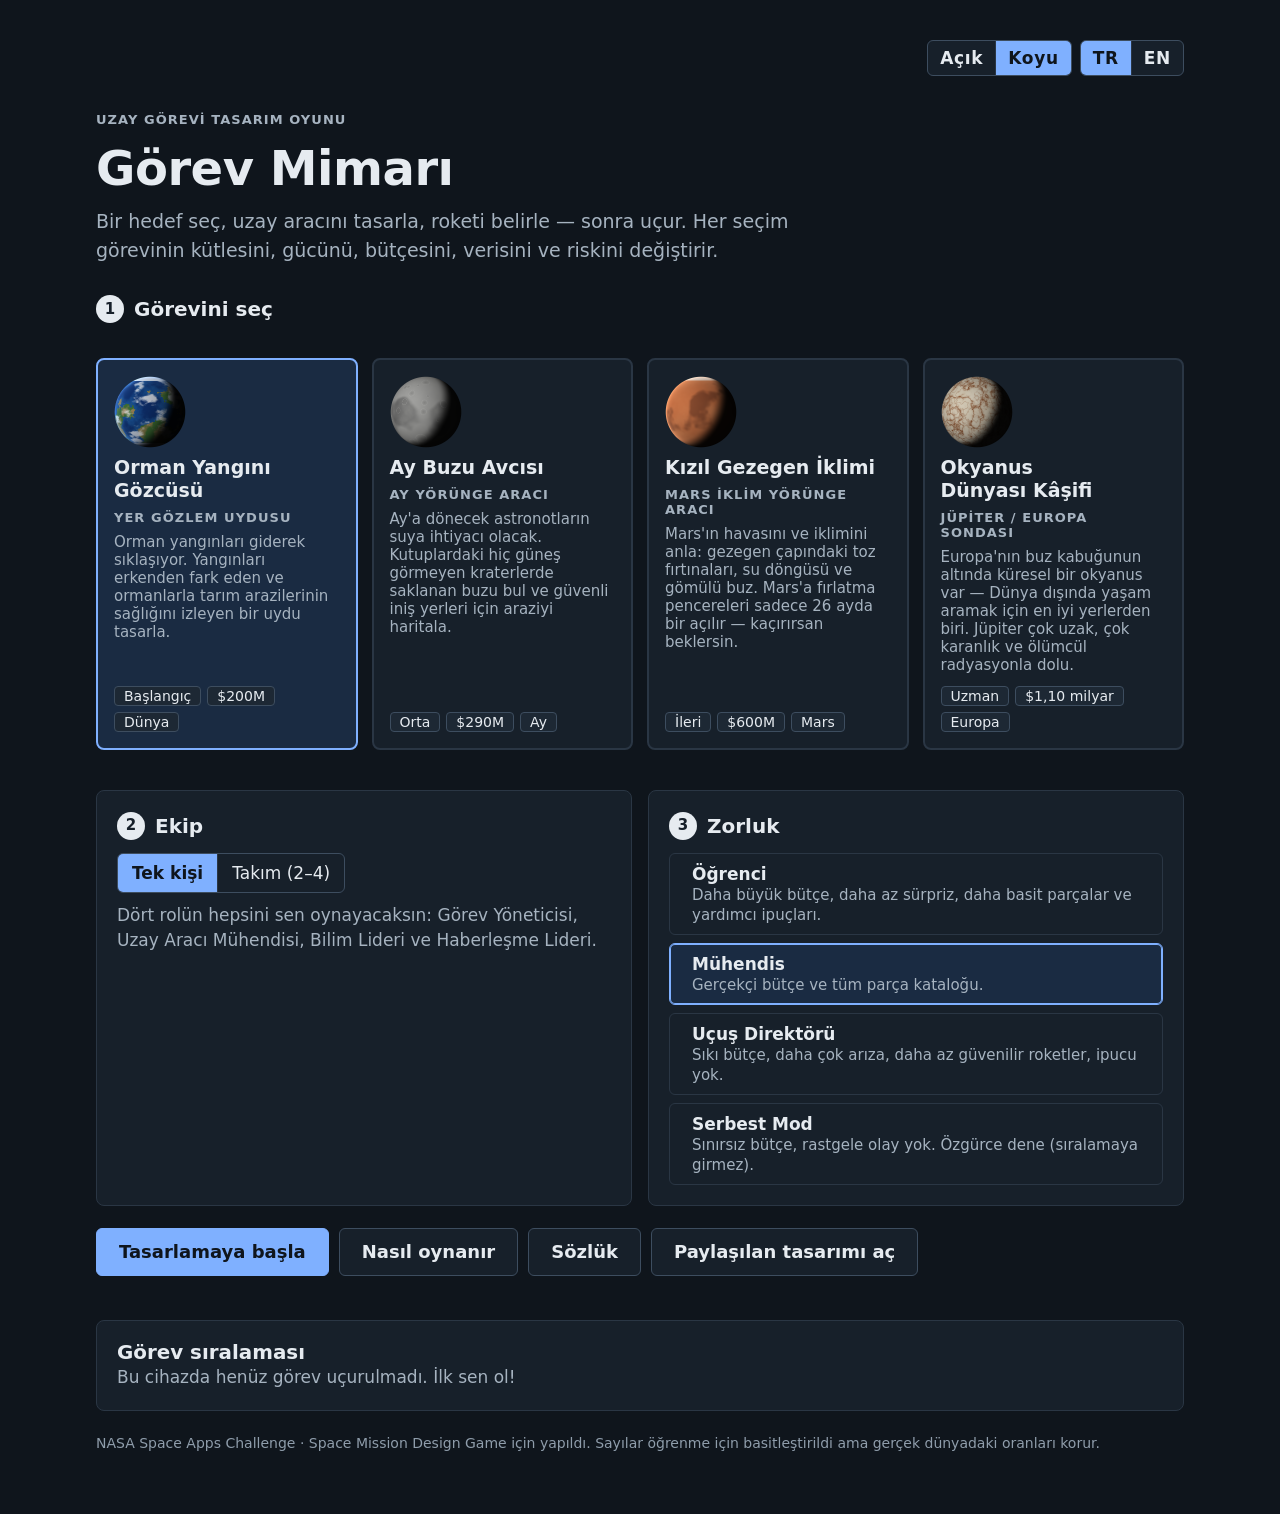
==== index.html @ 2094e672 "Görev Mimarı: ilk sürüm Uzay görevi tasarım oyunu (NASA Space Apps Challenge 2026). Türkçe ve İngili" ====
<!doctype html>
<html lang="tr" data-default-lang="tr" data-theme="dark">
<head>
  <meta charset="utf-8">
  <meta name="viewport" content="width=device-width, initial-scale=1, viewport-fit=cover">
  <title>Görev Mimarı · Mission Architect</title>
  <meta name="description" content="Bir uzay görevi tasarla, fırlat ve uçur. Bütçe, kütle, güç, veri ve riski dengeleyen ücretsiz eğitsel oyun. Türkçe ve İngilizce. Design, launch and fly a complete space mission.">
  <meta name="application-name" content="Görev Mimarı">
  <meta name="color-scheme" content="dark light">
  <meta name="theme-color" content="#0f151c">
  <meta http-equiv="Content-Security-Policy" content="default-src 'self'; script-src 'self'; style-src 'self' 'unsafe-inline' https://fonts.googleapis.com; font-src 'self' https://fonts.gstatic.com; img-src 'self' data: blob:; connect-src 'self' https://fonts.googleapis.com https://fonts.gstatic.com; worker-src 'self'; manifest-src 'self'; object-src 'none'; base-uri 'self'; form-action 'none'">
  <meta name="referrer" content="strict-origin-when-cross-origin">
  <link rel="canonical" href="%SITE_URL%">

  <!-- Sosyal medya önizlemesi (Open Graph / Twitter) -->
  <meta property="og:type" content="website">
  <meta property="og:site_name" content="Görev Mimarı">
  <meta property="og:title" content="Görev Mimarı · Mission Architect">
  <meta property="og:description" content="Uzay görevini tasarla, fırlat ve uçur. Her yaşa uygun eğitsel uzay görevi tasarım oyunu.">
  <meta property="og:url" content="%SITE_URL%">
  <meta property="og:image" content="%SITE_URL%assets/og-image.png">
  <meta property="og:image:width" content="1200">
  <meta property="og:image:height" content="630">
  <meta property="og:image:alt" content="Mars yörüngesinde bir uzay aracı ve Görev Mimarı yazısı">
  <meta property="og:locale" content="tr_TR">
  <meta property="og:locale:alternate" content="en_US">
  <meta name="twitter:card" content="summary_large_image">
  <meta name="twitter:title" content="Görev Mimarı · Mission Architect">
  <meta name="twitter:description" content="Uzay görevini tasarla, fırlat ve uçur. Her yaşa uygun eğitsel oyun.">
  <meta name="twitter:image" content="%SITE_URL%assets/og-image.png">

  <!-- Simgeler ve uygulama bilgisi -->
  <link rel="icon" type="image/png" sizes="32x32" href="assets/favicon-32.png">
  <link rel="icon" type="image/png" sizes="192x192" href="assets/icon-192.png">
  <link rel="apple-touch-icon" href="assets/apple-touch-icon.png">
  <link rel="manifest" href="site.webmanifest">

  <link rel="preconnect" href="https://fonts.googleapis.com">
  <link rel="preconnect" href="https://fonts.gstatic.com" crossorigin>
  <link href="https://fonts.googleapis.com/css2?family=Atkinson+Hyperlegible+Next:wght@400;600;700&display=swap" rel="stylesheet">
  <link rel="stylesheet" href="mission-game/css/style.css">
</head>
<body>
  <canvas id="stars" aria-hidden="true"></canvas>
  <div id="app"></div>
  <div id="modal-root"></div>
  <div id="toast" role="status" aria-live="polite"></div>
  <noscript>
    <div style="max-width:640px;margin:40px auto;padding:0 16px;font-family:system-ui,sans-serif;line-height:1.5">
      <h1>Görev Mimarı</h1>
      <p>Bu oyun JavaScript ile çalışır. Lütfen tarayıcınızda JavaScript'i açın.</p>
      <p lang="en">This game needs JavaScript. Please enable it in your browser.</p>
    </div>
  </noscript>
  <script src="loader.js"></script>
</body>
</html>
---- mission-game/css/style.css ----
/* Görev Mimarı — sade, okunaklı, her yaşa uygun.
   Düzen: üstte adım çubuğu, solda içerik, sağda sabit "kaynaklar" paneli.
   Açık tema varsayılan (sınıfta yansıtmaya uygun), sistem koyu ise koyu tema. */
:root {
  --bg: #eef1f4;
  --surface: #ffffff;
  --surface2: #f5f7f9;
  --ink: #16202b;
  --muted: #4f5d6b;
  --dim: #66727f;
  --line: #d8dee5;
  --line2: #b6c0cb;
  --accent: #1d5fbf;
  --accent-ink: #ffffff;
  --sel-bg: #e7effa;
  --cta: #c2410c;
  --cta-ink: #ffffff;
  --good: #1b7f3b;
  --warn: #9a5800;
  --bad: #c22b2b;
  --good-bg: #e6f4ea;
  --warn-bg: #fdf1e1;
  --bad-bg: #fbe9e9;
  --role-mm: #9a5800;
  --role-se: #1d5fbf;
  --role-sl: #6b3fb3;
  --role-cl: #1b7f3b;
  --space: #0b1118;
  --seg-launch: #4b5563;
  --seg-cruise: #1d4f91;
  --seg-arrive: #8a3b12;
  --seg-ops: #1b6b3a;
  --radius: 8px;
  --sans: 'Atkinson Hyperlegible Next', 'Atkinson Hyperlegible', 'Segoe UI', system-ui, -apple-system, sans-serif;
  --mono: 'Atkinson Hyperlegible Next', 'Segoe UI', system-ui, sans-serif; /* rakamlar tabular-nums ile hizalanır */
  color-scheme: light;
}
@media (prefers-color-scheme: dark) {
  :root:not([data-theme="light"]) {
    --bg: #0f151c; --surface: #17202a; --surface2: #1d2834; --ink: #e6ebf0; --muted: #a6b3c0; --dim: #8f9dab;
    --line: #2a3644; --line2: #3d4d5f; --accent: #7fb0ff; --accent-ink: #0f151c; --sel-bg: #1a2b42;
    --cta: #ff8a4c; --cta-ink: #1a0d05; --good: #62cf8f; --warn: #f0b450; --bad: #ff7f7f;
    --good-bg: #15291e; --warn-bg: #2c2312; --bad-bg: #2e1718;
    --role-mm: #f0b450; --role-se: #7fb0ff; --role-sl: #c3a2ff; --role-cl: #62cf8f;
    color-scheme: dark;
  }
}
:root[data-theme="dark"] {
  --bg: #0f151c; --surface: #17202a; --surface2: #1d2834; --ink: #e6ebf0; --muted: #a6b3c0; --dim: #8f9dab;
  --line: #2a3644; --line2: #3d4d5f; --accent: #7fb0ff; --accent-ink: #0f151c; --sel-bg: #1a2b42;
  --cta: #ff8a4c; --cta-ink: #1a0d05; --good: #62cf8f; --warn: #f0b450; --bad: #ff7f7f;
  --good-bg: #15291e; --warn-bg: #2c2312; --bad-bg: #2e1718;
  --role-mm: #f0b450; --role-se: #7fb0ff; --role-sl: #c3a2ff; --role-cl: #62cf8f;
  color-scheme: dark;
}

* { box-sizing: border-box; }
html, body { margin: 0; min-height: 100%; }
body { background: var(--bg); color: var(--ink); font-family: var(--sans); font-size: 17px; line-height: 1.5; overflow-x: hidden; }
#stars { display: none; }
#app { min-height: 100vh; }
button { font-family: inherit; font-size: inherit; color: inherit; cursor: pointer; }
button:disabled { cursor: not-allowed; opacity: .5; }
a { color: var(--accent); }
h1, h2, h3, h4 { margin: 0; font-weight: 700; line-height: 1.2; text-wrap: balance; }
p { margin: 0; }
.mono { font-family: var(--mono); font-variant-numeric: tabular-nums; }
.muted { color: var(--muted); }
.dim { color: var(--dim); }
.good { color: var(--good); } .warn { color: var(--warn); } .bad { color: var(--bad); }
.row { display: flex; gap: 10px; align-items: center; }
.wrap { flex-wrap: wrap; }
.grow { flex: 1; min-width: 0; }
.sp { justify-content: space-between; }

/* ---------- düğmeler ---------- */
.btn {
  border: 1px solid var(--line2); background: var(--surface); border-radius: 6px; color: var(--ink);
  padding: 9px 16px; font-weight: 600; display: inline-flex; gap: 8px; align-items: center; min-height: 40px;
  transition: background-color .15s, border-color .15s;
}
.btn:hover:not(:disabled) { border-color: var(--accent); background: var(--sel-bg); }
.btn.primary { background: var(--accent); border-color: var(--accent); color: var(--accent-ink); }
.btn.primary:hover:not(:disabled) { background: var(--accent); filter: brightness(1.08); }
.btn.go { background: var(--cta); border-color: var(--cta); color: var(--cta-ink); }
.btn.go:hover:not(:disabled) { background: var(--cta); filter: brightness(1.08); }
.btn.big { padding: 12px 22px; font-size: 18px; min-height: 48px; }
.btn.small { padding: 5px 12px; font-size: 15px; min-height: 34px; }
.btn.ghost { background: transparent; border-color: transparent; }
.btn.ghost:hover:not(:disabled) { border-color: var(--line2); background: var(--surface2); }

.panel { background: var(--surface); border: 1px solid var(--line); border-radius: var(--radius); }
.pad { padding: 20px; }
.chip { display: inline-flex; align-items: center; gap: 5px; padding: 1px 9px; border-radius: 4px; font-size: 14px; border: 1px solid var(--line2); background: var(--surface2); white-space: nowrap; }
.chip.primary { border-color: var(--warn); color: var(--warn); background: var(--warn-bg); }
.tag { font-size: 13px; text-transform: uppercase; letter-spacing: .08em; color: var(--muted); font-weight: 700; }

/* ---------- başlangıç ---------- */
.title-wrap { max-width: 1120px; margin: 0 auto; padding-block: 40px 60px; padding-left: max(16px, env(safe-area-inset-left, 0px)); padding-right: max(16px, env(safe-area-inset-right, 0px)); display: grid; gap: 22px; }
.hero { padding: 12px 0 8px; max-width: 720px; display: grid; gap: 10px; }
.hero h1 { font-size: clamp(34px, 5vw, 48px); letter-spacing: -.01em; }
.hero p { color: var(--muted); font-size: 19px; }
.setup-grid { display: grid; grid-template-columns: 1fr 1fr; gap: 16px; }
.setup-grid > .panel { padding: 20px; }
.section-title { display: flex; align-items: center; gap: 10px; font-size: 20px; font-weight: 700; margin-bottom: 12px; }
.section-title .n { width: 28px; height: 28px; border-radius: 50%; display: grid; place-items: center; background: var(--ink); color: var(--surface); font-size: 15px; }
.scen-grid { display: grid; grid-template-columns: repeat(4, 1fr); gap: 14px; }
.scen { text-align: left; border: 2px solid var(--line); background: var(--surface); border-radius: var(--radius); padding: 16px; display: flex; flex-direction: column; gap: 8px; }
.scen:hover { border-color: var(--line2); }
.scen.sel { border-color: var(--accent); background: var(--sel-bg); }
.scen .icon { width: 72px; height: 72px; }
.scen .icon img { width: 72px; height: 72px; display: block; }
.scen h3 { font-size: 19px; }
.scen p { color: var(--muted); font-size: 15px; }
.scen .meta { display: flex; gap: 6px; flex-wrap: wrap; margin-top: auto; padding-top: 4px; }
.choice-list { display: grid; gap: 8px; }
.choice { border: 1px solid var(--line); background: var(--surface); border-radius: 6px; padding: 10px 12px; text-align: left; display: flex; gap: 10px; align-items: flex-start; }
.choice:hover { border-color: var(--line2); }
.choice.sel { border-color: var(--accent); background: var(--sel-bg); box-shadow: inset 0 0 0 1px var(--accent); }
.choice b { display: block; }
.choice small { color: var(--muted); font-size: 15px; }
.seg { display: inline-flex; border: 1px solid var(--line2); border-radius: 6px; overflow: hidden; background: var(--surface); }
.seg button { background: transparent; border: 0; padding: 7px 14px; min-height: 38px; border-right: 1px solid var(--line); color: var(--ink); }
.seg button:last-child { border-right: 0; }
.seg button.sel { background: var(--accent); color: var(--accent-ink); font-weight: 700; }
.players { display: grid; gap: 8px; margin-top: 12px; }
.player-row { display: flex; gap: 10px; align-items: center; flex-wrap: wrap; }
.player-row input { flex: 1; min-width: 140px; background: var(--surface); border: 1px solid var(--line2); border-radius: 6px; padding: 8px 10px; color: var(--ink); font: inherit; }
.role-chips { display: flex; gap: 4px; flex-wrap: wrap; }
.start-bar { display: flex; gap: 10px; flex-wrap: wrap; }
.lb table { width: 100%; border-collapse: collapse; font-size: 15px; }
.lb td, .lb th { padding: 7px 8px; border-bottom: 1px solid var(--line); text-align: left; }
.lb th { color: var(--muted); font-weight: 700; font-size: 13px; text-transform: uppercase; letter-spacing: .06em; }
.footer { color: var(--dim); font-size: 14px; }

/* tema ve dil seçimi */
.prefs { display: flex; gap: 8px; flex-wrap: wrap; }
.lang-seg button, .theme-seg button { padding: 5px 12px; min-height: 34px; font-weight: 700; letter-spacing: .04em; }

/* ---------- tasarım ekranı ---------- */
.topbar {
  position: sticky; top: env(safe-area-inset-top, 0px); z-index: 20; display: flex; align-items: center; gap: 12px;
  padding-block: 8px; padding-left: max(16px, env(safe-area-inset-left, 0px)); padding-right: max(16px, env(safe-area-inset-right, 0px));
  background: var(--surface); border-bottom: 1px solid var(--line);
}
.topbar .brand { font-weight: 700; white-space: nowrap; }
.topbar .mission-name { color: var(--muted); white-space: nowrap; overflow: hidden; text-overflow: ellipsis; }
.steps {
  display: flex; gap: 2px; overflow-x: auto; background: var(--surface); border-bottom: 1px solid var(--line);
  position: sticky; top: calc(env(safe-area-inset-top, 0px) + 57px); z-index: 19;
  padding-left: max(16px, env(safe-area-inset-left, 0px)); padding-right: max(16px, env(safe-area-inset-right, 0px));
}
.step { display: flex; align-items: center; gap: 8px; padding: 12px 12px 10px; border: 0; border-bottom: 3px solid transparent; background: transparent; white-space: nowrap; color: var(--muted); font-weight: 600; }
.step:hover { color: var(--ink); }
.step.sel { color: var(--ink); border-bottom-color: var(--accent); }
.step .dot { width: 9px; height: 9px; border-radius: 50%; background: var(--line2); flex-shrink: 0; }
.step .dot.ok { background: var(--good); }
.step .dot.warn { background: var(--warn); transform: rotate(45deg); border-radius: 1px; }
.step .dot.err { background: var(--bad); border-radius: 1px; }
.design { display: grid; grid-template-columns: minmax(0, 1fr) 360px; gap: 20px; max-width: 1440px; margin: 0 auto; padding-block: 20px 40px; padding-left: max(16px, env(safe-area-inset-left, 0px)); padding-right: max(16px, env(safe-area-inset-right, 0px)); }
.main-col { min-width: 0; display: grid; gap: 18px; align-content: start; }
.side-col { display: grid; gap: 14px; align-content: start; position: sticky; top: 124px; max-height: calc(100vh - 136px); overflow-y: auto; padding-bottom: 8px; scrollbar-width: thin; }
.step-head { display: flex; gap: 14px; align-items: flex-start; justify-content: space-between; flex-wrap: wrap; }
.step-head h2 { font-size: 28px; }
.owner { display: inline-flex; align-items: center; gap: 6px; padding: 3px 10px; border-radius: 999px; font-size: 14px; font-weight: 700; border: 1.5px solid; background: var(--surface); }
.learn { border: 1px solid var(--line); border-left: 4px solid var(--accent); background: var(--surface); padding: 12px 16px; border-radius: 6px; font-size: 16px; max-width: 75ch; }
.learn summary { cursor: pointer; font-weight: 700; color: var(--accent); }
.group { display: grid; gap: 10px; }
.group h3 { font-size: 18px; }
.cards { display: grid; grid-template-columns: repeat(auto-fill, minmax(240px, 1fr)); gap: 10px; }
.card { text-align: left; border: 1px solid var(--line); background: var(--surface); border-radius: var(--radius); padding: 13px 14px; display: flex; flex-direction: column; gap: 6px; position: relative; }
.card:hover:not(:disabled) { border-color: var(--line2); }
.card.sel { border-color: var(--accent); background: var(--sel-bg); box-shadow: inset 0 0 0 1px var(--accent); }
.card .name { font-weight: 700; padding-right: 26px; }
.card .desc { color: var(--muted); font-size: 15px; }
.stats { display: flex; gap: 4px 12px; flex-wrap: wrap; margin-top: auto; padding-top: 4px; }
.stat { font-family: var(--mono); font-size: 14px; color: var(--muted); white-space: nowrap; font-variant-numeric: tabular-nums; }
.stat.bad { color: var(--bad); font-weight: 600; } .stat.good { color: var(--good); font-weight: 600; }
.card .check { position: absolute; top: 12px; right: 12px; width: 20px; height: 20px; border-radius: 50%; border: 1.5px solid var(--line2); display: grid; place-items: center; font-size: 12px; background: var(--surface); }
.card.sel .check { background: var(--accent); border-color: var(--accent); color: var(--accent-ink); }
.badge-adv { font-size: 11px; text-transform: uppercase; letter-spacing: .06em; color: var(--muted); border: 1px solid var(--line2); padding: 0 5px; border-radius: 3px; margin-left: 6px; vertical-align: 2px; font-weight: 700; }
.pros { font-size: 14px; display: grid; gap: 2px; }
.inst-list { display: grid; gap: 8px; }
.inst { display: grid; grid-template-columns: 44px minmax(0, 1fr) auto; gap: 14px; align-items: center; padding: 12px 14px; border-radius: var(--radius); border: 1px solid var(--line); background: var(--surface); }
.inst.on { border-color: var(--accent); background: var(--sel-bg); }
.inst .ic { width: 44px; height: 44px; border-radius: 8px; display: grid; place-items: center; background: var(--surface2); border: 1px solid var(--line); }
.inst .use { display: flex; gap: 4px; flex-wrap: wrap; margin-top: 6px; }
.use .chip { font-size: 13px; }
.objbars { display: grid; gap: 10px; }
.objbar .lbl { display: flex; justify-content: space-between; font-size: 15px; gap: 8px; }
.bar { height: 10px; border-radius: 999px; background: var(--surface2); border: 1px solid var(--line); overflow: hidden; position: relative; }
.bar > i { position: absolute; inset: 0 auto 0 0; border-radius: 999px; transition: width .3s; }
.bar .mark { position: absolute; top: 0; bottom: 0; width: 2px; background: var(--ink); opacity: .45; }
.slider-row { display: flex; gap: 14px; align-items: center; flex-wrap: wrap; }
input[type=range] { flex: 1; min-width: 180px; accent-color: var(--accent); }
.toggle { display: inline-flex; align-items: flex-start; gap: 10px; cursor: pointer; }
.toggle input { width: 20px; height: 20px; accent-color: var(--accent); margin-top: 3px; }
table.budget { width: 100%; border-collapse: collapse; font-size: 15px; }
table.budget td { padding: 6px 4px; border-bottom: 1px solid var(--line); }
table.budget td:last-child { text-align: right; font-family: var(--mono); font-variant-numeric: tabular-nums; }
table.budget tr.total td { font-weight: 700; border-bottom: 0; border-top: 2px solid var(--line2); }

/* ---------- kaynak paneli ---------- */
.dash h3 { font-size: 13px; text-transform: uppercase; letter-spacing: .08em; color: var(--muted); margin-bottom: 12px; display: flex; justify-content: space-between; gap: 8px; }
.meter { margin-bottom: 12px; }
.meter:last-child { margin-bottom: 0; }
.meter .top { display: flex; justify-content: space-between; font-size: 15px; margin-bottom: 4px; gap: 8px; }
.meter .val { font-family: var(--mono); font-size: 13px; color: var(--muted); text-align: right; font-variant-numeric: tabular-nums; }
.meter .st { font-size: 13px; margin-left: 6px; font-weight: 700; }
.meter .st.ok { color: var(--good); } .meter .st.warn { color: var(--warn); } .meter .st.bad { color: var(--bad); }
.craft-view { display: grid; place-items: center; background: var(--space); border-radius: 6px; min-height: 180px; padding: 6px; }
.craft-view svg { width: 100%; height: auto; max-height: 230px; }
.issues { display: grid; gap: 6px; }
.issue { display: grid; grid-template-columns: 20px 1fr; gap: 8px; font-size: 15px; padding: 8px 10px; border-radius: 6px; background: var(--surface2); border-left: 4px solid var(--line2); }
.issue.error { border-left-color: var(--bad); background: var(--bad-bg); }
.issue.warn { border-left-color: var(--warn); background: var(--warn-bg); }
.issue.good { border-left-color: var(--good); background: var(--good-bg); }
.issue .why { color: var(--muted); font-size: 14px; margin-top: 2px; }
.goal { display: flex; gap: 10px; align-items: center; padding: 10px 12px; border-radius: 6px; border: 1px solid var(--line); background: var(--surface); }
.goal .ri { width: 10px; height: 10px; border-radius: 50%; background: currentColor; flex-shrink: 0; }
.approve-grid { display: grid; grid-template-columns: repeat(auto-fill, minmax(220px, 1fr)); gap: 10px; }
.approve { padding: 12px; border-radius: var(--radius); border: 1px solid var(--line); background: var(--surface); display: grid; gap: 8px; }
.approve.ok { border-color: var(--good); background: var(--good-bg); }
.nav-bottom { display: flex; justify-content: space-between; gap: 10px; }

/* ---------- uçuş ---------- */
.sim { display: grid; grid-template-columns: minmax(0, 1fr) 340px; gap: 18px; max-width: 1440px; margin: 0 auto; padding-block: 18px 40px; padding-left: max(16px, env(safe-area-inset-left, 0px)); padding-right: max(16px, env(safe-area-inset-right, 0px)); }
.viz-wrap { position: relative; border-radius: var(--radius); overflow: hidden; background: var(--space); aspect-ratio: 16 / 10; max-width: 100%; }
.viz-wrap canvas { width: 100%; height: 100%; display: block; }
.viz-hud { position: absolute; left: 14px; top: 12px; right: 14px; display: flex; justify-content: space-between; gap: 10px; pointer-events: none; color: #eef2f6; }
.viz-hud .ph { font-size: 20px; font-weight: 700; background: rgba(11, 17, 24, .7); padding: 2px 10px; border-radius: 4px; }
.viz-hud .clock { font-family: var(--mono); font-size: 14px; text-align: right; background: rgba(11, 17, 24, .7); padding: 2px 10px; border-radius: 4px; }
.timeline { display: flex; height: 28px; border-radius: 6px; overflow: hidden; position: relative; font-size: 13px; font-weight: 600; }
.timeline > div { display: grid; place-items: center; color: #fff; white-space: nowrap; overflow: hidden; border-right: 1px solid rgba(0, 0, 0, .25); }
.timeline .cursor { position: absolute; top: 0; bottom: 0; width: 3px; background: var(--cta); transition: left .3s; }
.controls { display: flex; gap: 8px; align-items: center; flex-wrap: wrap; }
.log { max-height: 280px; overflow-y: auto; display: grid; gap: 4px; font-size: 15px; scrollbar-width: thin; }
.log div { padding: 6px 10px; border-radius: 4px; background: var(--surface2); border-left: 4px solid var(--line2); }
.log .good { border-left-color: var(--good); color: var(--ink); }
.log .bad { border-left-color: var(--bad); color: var(--ink); background: var(--bad-bg); }
.log .warn { border-left-color: var(--warn); color: var(--ink); }
.log .event { border-left-color: var(--accent); color: var(--ink); }
.log .t { font-family: var(--mono); color: var(--dim); font-size: 13px; margin-right: 8px; }
.kv { display: grid; grid-template-columns: 1fr auto; gap: 6px 12px; font-size: 15px; }
.kv span:nth-child(even) { font-family: var(--mono); text-align: right; font-variant-numeric: tabular-nums; }
.spark { width: 100%; height: 60px; display: block; }

/* ---------- pencereler ---------- */
.modal-bg { position: fixed; inset: 0; background: rgba(10, 15, 22, .6); z-index: 100; display: grid; place-items: center; padding: 16px; }
.modal { max-width: 600px; width: 100%; max-height: 90vh; overflow-y: auto; padding: 24px; border-radius: 10px; background: var(--surface); color: var(--ink); border: 1px solid var(--line2); box-shadow: 0 20px 50px rgba(0, 0, 0, .3); display: grid; gap: 10px; }
.modal h2 { font-size: 24px; }
.modal .decider { display: inline-flex; gap: 8px; align-items: center; padding: 5px 12px; border-radius: 6px; font-size: 15px; font-weight: 600; justify-self: start; }
.opt-btn { display: block; width: 100%; text-align: left; padding: 12px 15px; border-radius: 8px; border: 1px solid var(--line2); background: var(--surface); color: var(--ink); }
.opt-btn:hover:not(:disabled) { border-color: var(--accent); background: var(--sel-bg); }
.opt-btn b { display: block; font-size: 17px; }
.opt-btn small { color: var(--muted); font-size: 15px; }
#toast { position: fixed; bottom: calc(20px + env(safe-area-inset-bottom, 0px)); left: 50%; transform: translateX(-50%) translateY(120px); background: var(--ink); color: var(--surface); padding: 10px 18px; border-radius: 6px; z-index: 200; transition: transform .25s, opacity .25s; opacity: 0; }
#toast.show { transform: translateX(-50%); opacity: 1; }

/* ---------- rapor ---------- */
.report { max-width: 1080px; margin: 0 auto; padding-block: 24px 60px; padding-left: max(16px, env(safe-area-inset-left, 0px)); padding-right: max(16px, env(safe-area-inset-right, 0px)); display: grid; gap: 18px; }
.report-hero { display: grid; grid-template-columns: auto minmax(0, 1fr) auto; gap: 24px; align-items: center; padding: 24px; }
.grade { width: 96px; height: 96px; border-radius: 12px; display: grid; place-items: center; font-size: 56px; font-weight: 700; border: 3px solid; }
.grade.S, .grade.A { color: var(--good); background: var(--good-bg); }
.grade.B { color: var(--accent); background: var(--sel-bg); }
.grade.C { color: var(--warn); background: var(--warn-bg); }
.grade.D, .grade.F { color: var(--bad); background: var(--bad-bg); }
.score-big { font-size: 48px; font-weight: 700; font-family: var(--mono); text-align: right; line-height: 1; }
.breakdown { display: grid; grid-template-columns: repeat(5, 1fr); gap: 10px; }
.bd { padding: 14px; border-radius: var(--radius); background: var(--surface); border: 1px solid var(--line); }
.bd .v { font-size: 26px; font-weight: 700; font-family: var(--mono); }
.bd .l { font-size: 14px; color: var(--muted); }
.two { display: grid; grid-template-columns: 1fr 1fr; gap: 18px; }
.lesson { padding: 12px 14px; border-radius: 6px; background: var(--surface2); border-left: 4px solid var(--line2); }
.lesson b { display: block; margin-bottom: 3px; }
.lesson.bad { border-left-color: var(--bad); } .lesson.warn { border-left-color: var(--warn); } .lesson.good { border-left-color: var(--good); } .lesson.info { border-left-color: var(--accent); }
.lesson p { color: var(--ink); font-size: 16px; max-width: 75ch; }
.cmp td.up { color: var(--good); } .cmp td.down { color: var(--bad); }

/* ---------- diğer ---------- */
.help-steps { display: grid; grid-template-columns: repeat(2, 1fr); gap: 10px; }
.help-steps div { padding: 12px; border-radius: 6px; background: var(--surface2); border: 1px solid var(--line); font-size: 15px; }
.gloss dt { font-weight: 700; margin-top: 10px; color: var(--accent); }
.gloss dd { margin: 2px 0 0; font-size: 16px; }
textarea.code { width: 100%; min-height: 90px; background: var(--surface2); border: 1px solid var(--line2); color: var(--ink); border-radius: 6px; padding: 10px; font-family: var(--mono); font-size: 13px; word-break: break-all; }

/* ---------- simgeler ---------- */
.svg-ic { width: 1.1em; height: 1.1em; vertical-align: -0.18em; display: inline-block; flex-shrink: 0; }
.svg-ic.c-good { color: var(--good); } .svg-ic.c-bad { color: var(--bad); } .svg-ic.c-warn { color: var(--warn); }
.svg-ic.c-gold { color: var(--warn); } .svg-ic.c-fire { color: var(--cta); } .svg-ic.c-ice { color: var(--accent); }
.inst .ic .svg-ic { width: 26px; height: 26px; color: var(--accent); }

/* ---------- erişilebilirlik ---------- */
.sr-only { position: absolute; width: 1px; height: 1px; padding: 0; margin: -1px; overflow: hidden; clip: rect(0 0 0 0); white-space: nowrap; border: 0; }
:focus { outline: none; }
:focus-visible { outline: 3px solid var(--accent); outline-offset: 2px; border-radius: 4px; }
input:focus-visible, textarea:focus-visible { outline-offset: 1px; }
@media (pointer: coarse) {
  .btn, .seg button, .step, .opt-btn { min-height: 44px; }
  .btn.small { min-height: 40px; }
  .toggle input { width: 24px; height: 24px; }
}
@media (prefers-reduced-motion: reduce) {
  *, *::before, *::after { animation-duration: .001ms !important; transition-duration: .001ms !important; scroll-behavior: auto !important; }
}

/* ---------- dar ekran ---------- */
@media (max-width: 1100px) {
  .design, .sim { grid-template-columns: 1fr; }
  .side-col { position: static; max-height: none; }
  .scen-grid { grid-template-columns: repeat(2, 1fr); }
  .breakdown { grid-template-columns: repeat(3, 1fr); }
}
@media (max-width: 720px) {
  body { font-size: 16px; }
  .setup-grid, .two, .help-steps { grid-template-columns: 1fr; }
  .scen-grid { grid-template-columns: 1fr; }
  .scen { flex-direction: row; flex-wrap: wrap; }
  .scen .icon, .scen .icon img { width: 56px; height: 56px; }
  .scen > div:not(.icon), .scen h3, .scen p, .scen .tag, .scen .meta { flex-basis: 100%; }
  .topbar { flex-wrap: wrap; gap: 6px; }
  .topbar .brand { flex: 1 0 100%; }
  .topbar .mission-name { display: none; }
  .topbar .btn { white-space: nowrap; padding: 6px 10px; }
  .steps { position: static; }
  .report-hero { grid-template-columns: 1fr; text-align: center; justify-items: center; }
  .score-big { text-align: center; }
  .breakdown { grid-template-columns: repeat(2, 1fr); }
  .inst { grid-template-columns: 44px minmax(0, 1fr); align-items: start; }
  .inst .seg { grid-column: 1 / -1; justify-self: start; }
  .step-head h2 { font-size: 24px; }
}
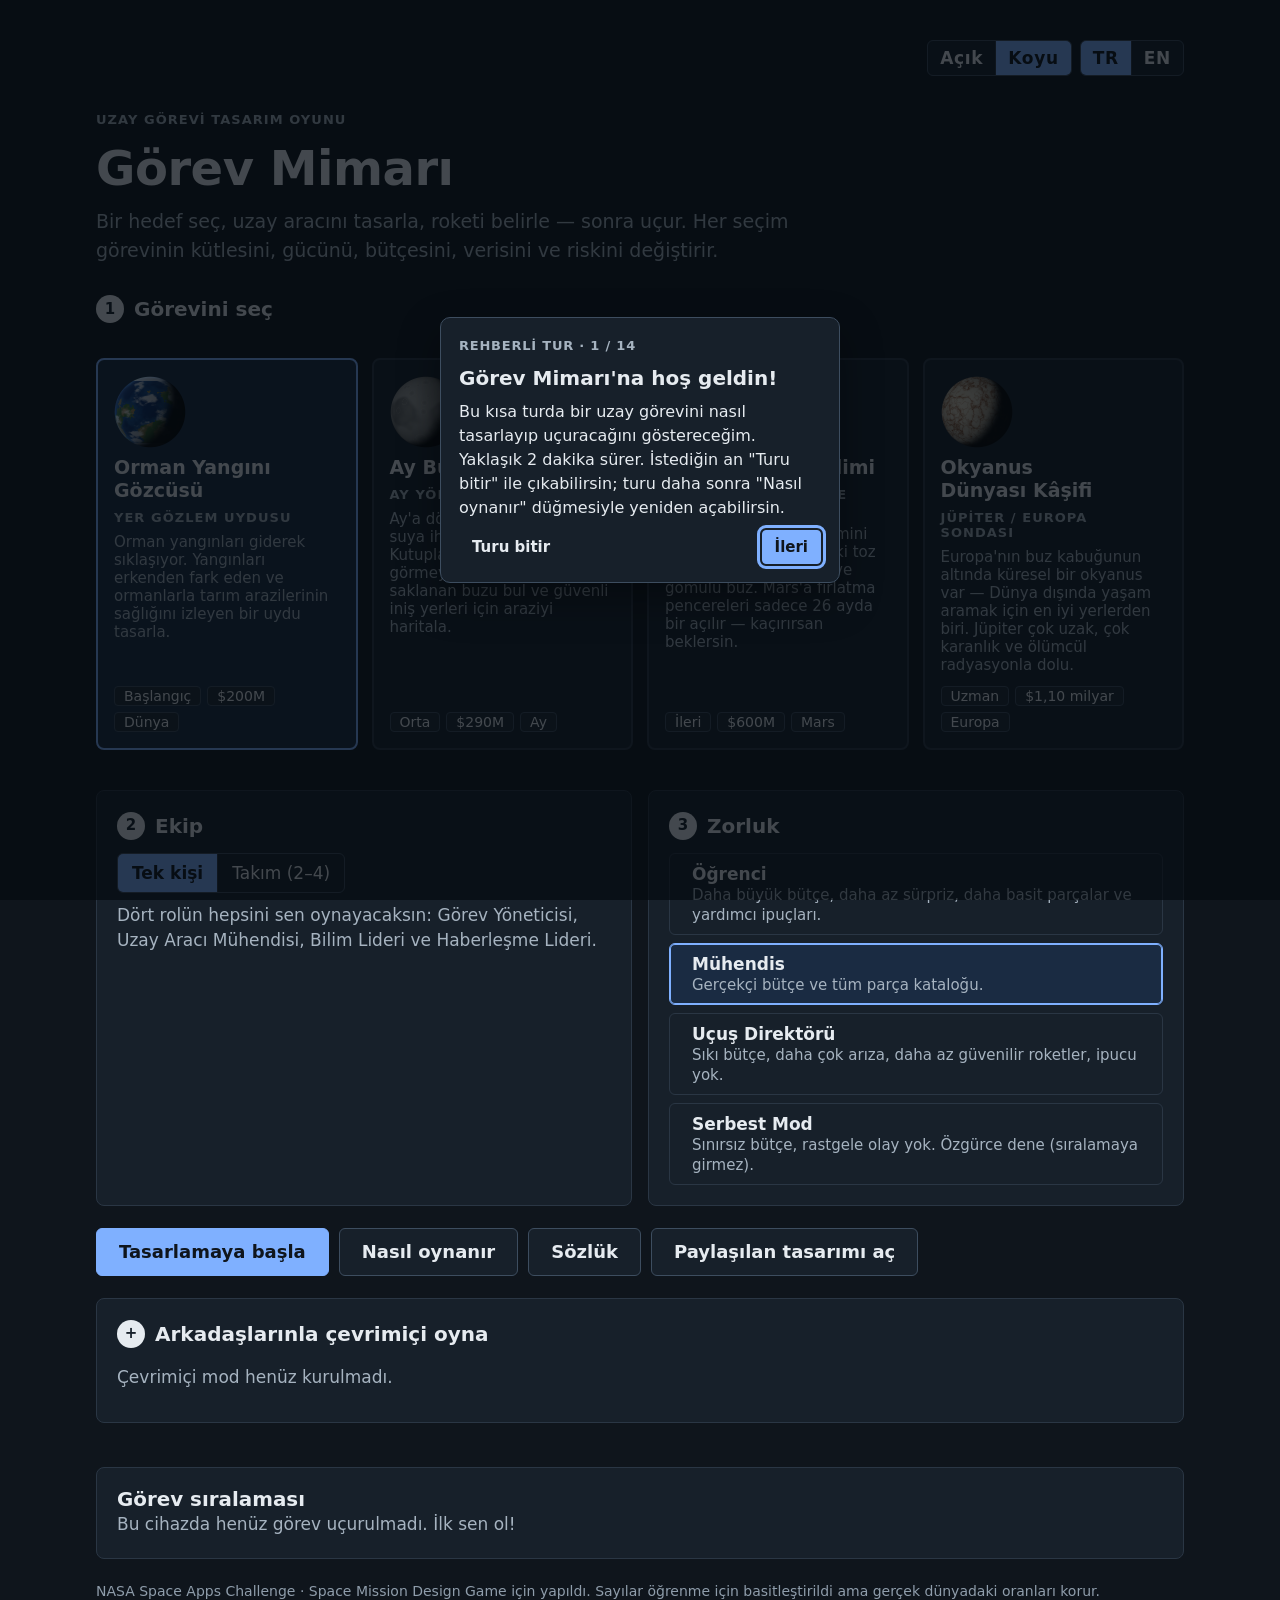
==== commit 576ac17d: "Çevrimiçi takım odası: oda kodu, canlı tasarım, ortak uçuş ve sohbet - Oda kur / kodla katıl (2-4 oy" ====
--- a/index.html
+++ b/index.html
@@ -8,7 +8,7 @@
   <meta name="application-name" content="Görev Mimarı">
   <meta name="color-scheme" content="dark light">
   <meta name="theme-color" content="#0f151c">
-  <meta http-equiv="Content-Security-Policy" content="default-src 'self'; script-src 'self'; style-src 'self' 'unsafe-inline' https://fonts.googleapis.com; font-src 'self' https://fonts.gstatic.com; img-src 'self' data: blob:; connect-src 'self' https://fonts.googleapis.com https://fonts.gstatic.com; worker-src 'self'; manifest-src 'self'; object-src 'none'; base-uri 'self'; form-action 'none'">
+  <meta http-equiv="Content-Security-Policy" content="default-src 'self'; script-src 'self' https://www.gstatic.com https://*.firebaseio.com https://*.firebasedatabase.app; style-src 'self' 'unsafe-inline' https://fonts.googleapis.com; font-src 'self' https://fonts.gstatic.com; img-src 'self' data: blob:; connect-src 'self' https://fonts.googleapis.com https://fonts.gstatic.com https://*.firebaseio.com wss://*.firebaseio.com https://*.firebasedatabase.app wss://*.firebasedatabase.app https://identitytoolkit.googleapis.com https://securetoken.googleapis.com https://www.googleapis.com; frame-src https://*.firebaseio.com https://*.firebasedatabase.app; worker-src 'self'; manifest-src 'self'; object-src 'none'; base-uri 'self'; form-action 'none'">
   <meta name="referrer" content="strict-origin-when-cross-origin">
   <link rel="canonical" href="%SITE_URL%">
 
--- a/mission-game/css/style.css
+++ b/mission-game/css/style.css
@@ -330,3 +330,46 @@
   .inst .seg { grid-column: 1 / -1; justify-self: start; }
   .step-head h2 { font-size: 24px; }
 }
+
+/* ---------- rehberli tur ---------- */
+.tour-catch { position: fixed; inset: 0; z-index: 300; }
+.tour-catch.dim { background: rgba(5, 10, 16, .72); }
+.tour-spot { position: fixed; z-index: 301; border-radius: 8px; box-shadow: 0 0 0 9999px rgba(5, 10, 16, .72); outline: 3px solid var(--cta); outline-offset: 0; pointer-events: none; transition: top .25s, left .25s, width .25s, height .25s; }
+.tour-card { position: fixed; z-index: 302; width: min(400px, calc(100vw - 32px)); background: var(--surface); color: var(--ink); border: 1px solid var(--line2); border-radius: 10px; padding: 18px; box-shadow: 0 16px 40px rgba(0, 0, 0, .35); display: grid; gap: 10px; }
+.tour-card h3 { font-size: 20px; }
+.tour-card p { font-size: 16px; }
+.tour-prog { font-size: 13px; color: var(--muted); font-weight: 700; text-transform: uppercase; letter-spacing: .06em; }
+.tour-btns { display: flex; gap: 8px; align-items: center; flex-wrap: wrap; }
+@media (prefers-reduced-motion: reduce) { .tour-spot { transition: none; } }
+
+/* ---------- çevrimiçi oda ---------- */
+.online-panel { display: grid; gap: 4px; }
+.on-form-grid { display: grid; grid-template-columns: minmax(0, 1fr) auto auto minmax(0, 1fr) auto; gap: 10px; align-items: end; }
+.on-field { display: grid; gap: 4px; font-size: 14px; color: var(--muted); font-weight: 600; min-width: 0; }
+.on-field input, .on-form input { width: 100%; min-width: 0; background: var(--surface); border: 1px solid var(--line2); border-radius: 6px; padding: 9px 10px; color: var(--ink); font: inherit; }
+.on-or { padding-bottom: 10px; }
+.on-err { color: var(--bad); min-height: 1.4em; font-weight: 600; }
+.on-codebox { display: grid; gap: 10px; justify-items: start; }
+.on-code { font-size: clamp(40px, 9vw, 64px); font-weight: 700; letter-spacing: .08em; line-height: 1; font-variant-numeric: tabular-nums; }
+.on-lobby .choice img { width: 36px; height: 36px; flex-shrink: 0; }
+.on-roombtn { white-space: nowrap; }
+.on-note { padding: 10px 14px; border-radius: 6px; border: 1px solid var(--accent); background: var(--sel-bg); font-weight: 600; }
+.view-only .card, .view-only .inst .seg button, .view-only .toggle { cursor: not-allowed; }
+.view-only .card:not(.sel), .view-only .inst:not(.on) { opacity: .75; }
+#on-chat-btn { position: fixed; right: max(16px, env(safe-area-inset-right, 0px)); bottom: calc(16px + env(safe-area-inset-bottom, 0px)); z-index: 90; box-shadow: 0 6px 20px rgba(0, 0, 0, .3); }
+.on-badge { display: inline-grid; place-items: center; min-width: 22px; height: 22px; padding: 0 6px; border-radius: 999px; background: var(--cta); color: var(--cta-ink); font-size: 13px; }
+#on-chat { position: fixed; right: max(16px, env(safe-area-inset-right, 0px)); bottom: calc(70px + env(safe-area-inset-bottom, 0px)); z-index: 91; width: min(360px, calc(100vw - 32px)); height: min(460px, calc(100vh - 120px)); display: grid; grid-template-rows: auto auto 1fr auto; background: var(--surface); border: 1px solid var(--line2); border-radius: 10px; box-shadow: 0 16px 40px rgba(0, 0, 0, .35); overflow: hidden; }
+#on-chat header { display: flex; justify-content: space-between; align-items: center; padding: 8px 8px 8px 14px; border-bottom: 1px solid var(--line); }
+.on-safety { margin: 0; padding: 8px 14px; font-size: 13px; color: var(--muted); background: var(--surface2); }
+.on-msgs { overflow-y: auto; padding: 10px 14px; display: grid; gap: 8px; align-content: start; }
+.on-msg { padding: 6px 10px; border-radius: 8px; background: var(--surface2); max-width: 90%; }
+.on-msg.mine { justify-self: end; background: var(--sel-bg); }
+.on-msg-head { display: flex; gap: 8px; align-items: baseline; justify-content: space-between; font-size: 13px; }
+.on-msg-text { font-size: 15px; overflow-wrap: anywhere; }
+.on-mute { background: none; border: 0; color: var(--muted); font-size: 12px; text-decoration: underline; padding: 0; }
+.on-form { display: flex; gap: 8px; padding: 10px; border-top: 1px solid var(--line); }
+@media (max-width: 720px) {
+  .on-form-grid { grid-template-columns: 1fr; align-items: stretch; }
+  .on-or { padding: 0; text-align: center; }
+  #on-chat { height: min(420px, calc(100vh - 110px)); }
+}
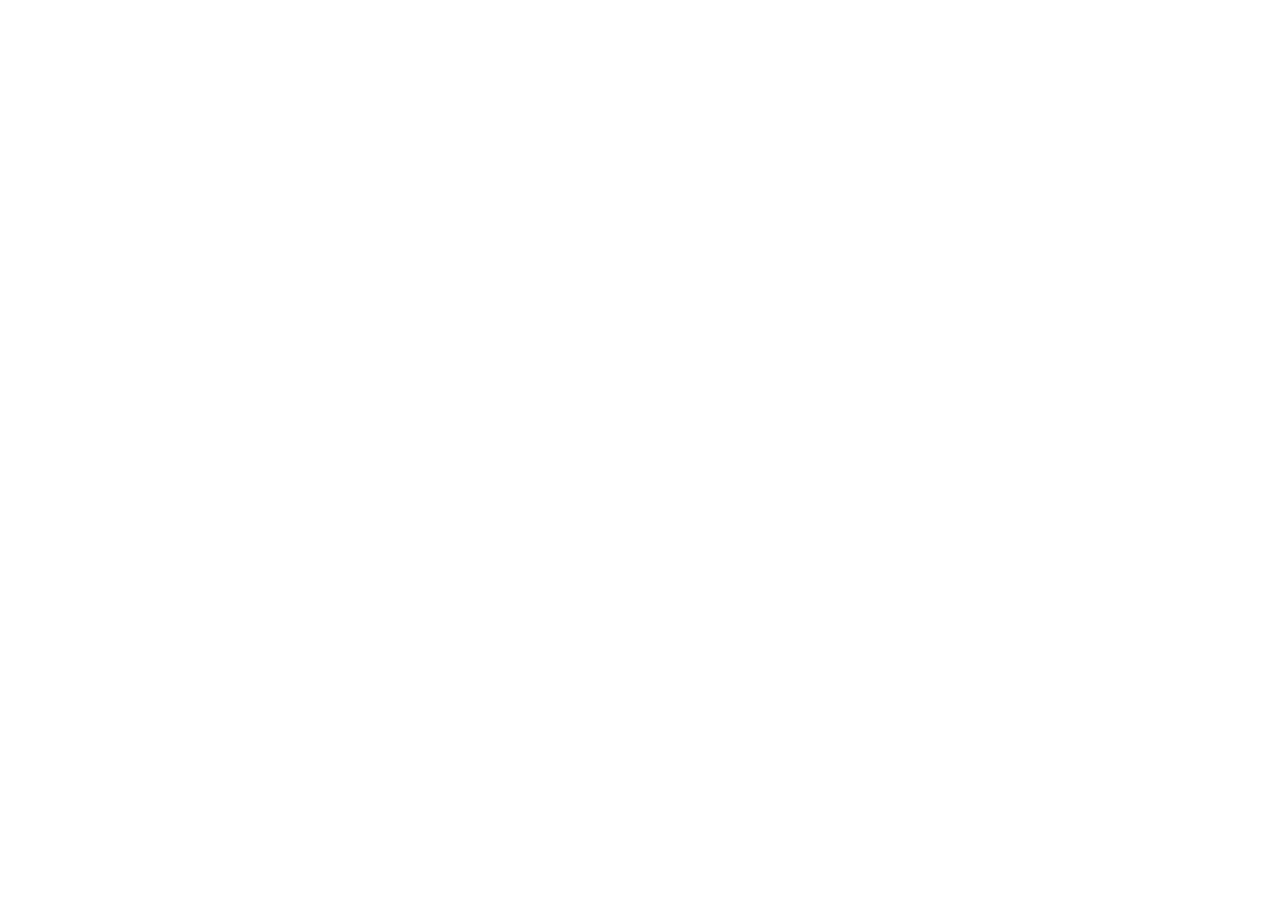
==== commit c3289318: "Eski adresten mission-architect.github.io'ya yönlendirme Co-Authored-By: Claude Opus 5.5 <noreply@an" ====
--- a/index.html
+++ b/index.html
@@ -1,57 +1,31 @@
 <!doctype html>
-<html lang="tr" data-default-lang="tr" data-theme="dark">
+<html lang="en">
 <head>
-  <meta charset="utf-8">
-  <meta name="viewport" content="width=device-width, initial-scale=1, viewport-fit=cover">
-  <title>Görev Mimarı · Mission Architect</title>
-  <meta name="description" content="Bir uzay görevi tasarla, fırlat ve uçur. Bütçe, kütle, güç, veri ve riski dengeleyen ücretsiz eğitsel oyun. Türkçe ve İngilizce. Design, launch and fly a complete space mission.">
-  <meta name="application-name" content="Görev Mimarı">
-  <meta name="color-scheme" content="dark light">
-  <meta name="theme-color" content="#0f151c">
-  <meta http-equiv="Content-Security-Policy" content="default-src 'self'; script-src 'self' https://www.gstatic.com https://*.firebaseio.com https://*.firebasedatabase.app; style-src 'self' 'unsafe-inline' https://fonts.googleapis.com; font-src 'self' https://fonts.gstatic.com; img-src 'self' data: blob:; connect-src 'self' https://fonts.googleapis.com https://fonts.gstatic.com https://*.firebaseio.com wss://*.firebaseio.com https://*.firebasedatabase.app wss://*.firebasedatabase.app https://identitytoolkit.googleapis.com https://securetoken.googleapis.com https://www.googleapis.com; frame-src https://*.firebaseio.com https://*.firebasedatabase.app; worker-src 'self'; manifest-src 'self'; object-src 'none'; base-uri 'self'; form-action 'none'">
-  <meta name="referrer" content="strict-origin-when-cross-origin">
-  <link rel="canonical" href="%SITE_URL%">
-
-  <!-- Sosyal medya önizlemesi (Open Graph / Twitter) -->
-  <meta property="og:type" content="website">
-  <meta property="og:site_name" content="Görev Mimarı">
-  <meta property="og:title" content="Görev Mimarı · Mission Architect">
-  <meta property="og:description" content="Uzay görevini tasarla, fırlat ve uçur. Her yaşa uygun eğitsel uzay görevi tasarım oyunu.">
-  <meta property="og:url" content="%SITE_URL%">
-  <meta property="og:image" content="%SITE_URL%assets/og-image.png">
-  <meta property="og:image:width" content="1200">
-  <meta property="og:image:height" content="630">
-  <meta property="og:image:alt" content="Mars yörüngesinde bir uzay aracı ve Görev Mimarı yazısı">
-  <meta property="og:locale" content="tr_TR">
-  <meta property="og:locale:alternate" content="en_US">
-  <meta name="twitter:card" content="summary_large_image">
-  <meta name="twitter:title" content="Görev Mimarı · Mission Architect">
-  <meta name="twitter:description" content="Uzay görevini tasarla, fırlat ve uçur. Her yaşa uygun eğitsel oyun.">
-  <meta name="twitter:image" content="%SITE_URL%assets/og-image.png">
-
-  <!-- Simgeler ve uygulama bilgisi -->
-  <link rel="icon" type="image/png" sizes="32x32" href="assets/favicon-32.png">
-  <link rel="icon" type="image/png" sizes="192x192" href="assets/icon-192.png">
-  <link rel="apple-touch-icon" href="assets/apple-touch-icon.png">
-  <link rel="manifest" href="site.webmanifest">
-
-  <link rel="preconnect" href="https://fonts.googleapis.com">
-  <link rel="preconnect" href="https://fonts.gstatic.com" crossorigin>
-  <link href="https://fonts.googleapis.com/css2?family=Atkinson+Hyperlegible+Next:wght@400;600;700&display=swap" rel="stylesheet">
-  <link rel="stylesheet" href="mission-game/css/style.css">
+<meta charset="utf-8">
+<meta name="viewport" content="width=device-width, initial-scale=1">
+<title>Mission Architect has moved · Görev Mimarı taşındı</title>
+<meta name="robots" content="noindex">
+<link rel="canonical" href="https://mission-architect.github.io/">
+<meta http-equiv="refresh" content="1; url=https://mission-architect.github.io/">
+<style>
+  body { margin: 0; min-height: 100vh; display: grid; place-items: center; background: #0f151c; color: #e6ebf0; font: 18px/1.5 system-ui, sans-serif; padding: 0 16px; }
+  main { max-width: 520px; display: grid; gap: 12px; }
+  a { color: #7fb0ff; font-weight: 700; }
+</style>
+<script>
+  // Eski adresteki service worker'ı kaldır, sonra aynı dil seçimiyle yeni adrese git.
+  (function () {
+    var to = 'https://mission-architect.github.io/' + (location.search || '');
+    try { if (navigator.serviceWorker) navigator.serviceWorker.getRegistrations().then(function (rs) { rs.forEach(function (r) { r.unregister(); }); }); } catch (e) {}
+    location.replace(to);
+  })();
+</script>
 </head>
 <body>
-  <canvas id="stars" aria-hidden="true"></canvas>
-  <div id="app"></div>
-  <div id="modal-root"></div>
-  <div id="toast" role="status" aria-live="polite"></div>
-  <noscript>
-    <div style="max-width:640px;margin:40px auto;padding:0 16px;font-family:system-ui,sans-serif;line-height:1.5">
-      <h1>Görev Mimarı</h1>
-      <p>Bu oyun JavaScript ile çalışır. Lütfen tarayıcınızda JavaScript'i açın.</p>
-      <p lang="en">This game needs JavaScript. Please enable it in your browser.</p>
-    </div>
-  </noscript>
-  <script src="loader.js"></script>
+<main>
+  <h1>Mission Architect has moved</h1>
+  <p>New address: <a href="https://mission-architect.github.io/">mission-architect.github.io</a></p>
+  <p lang="tr">Görev Mimarı yeni adresine taşındı: <a href="https://mission-architect.github.io/">mission-architect.github.io</a></p>
+</main>
 </body>
 </html>
